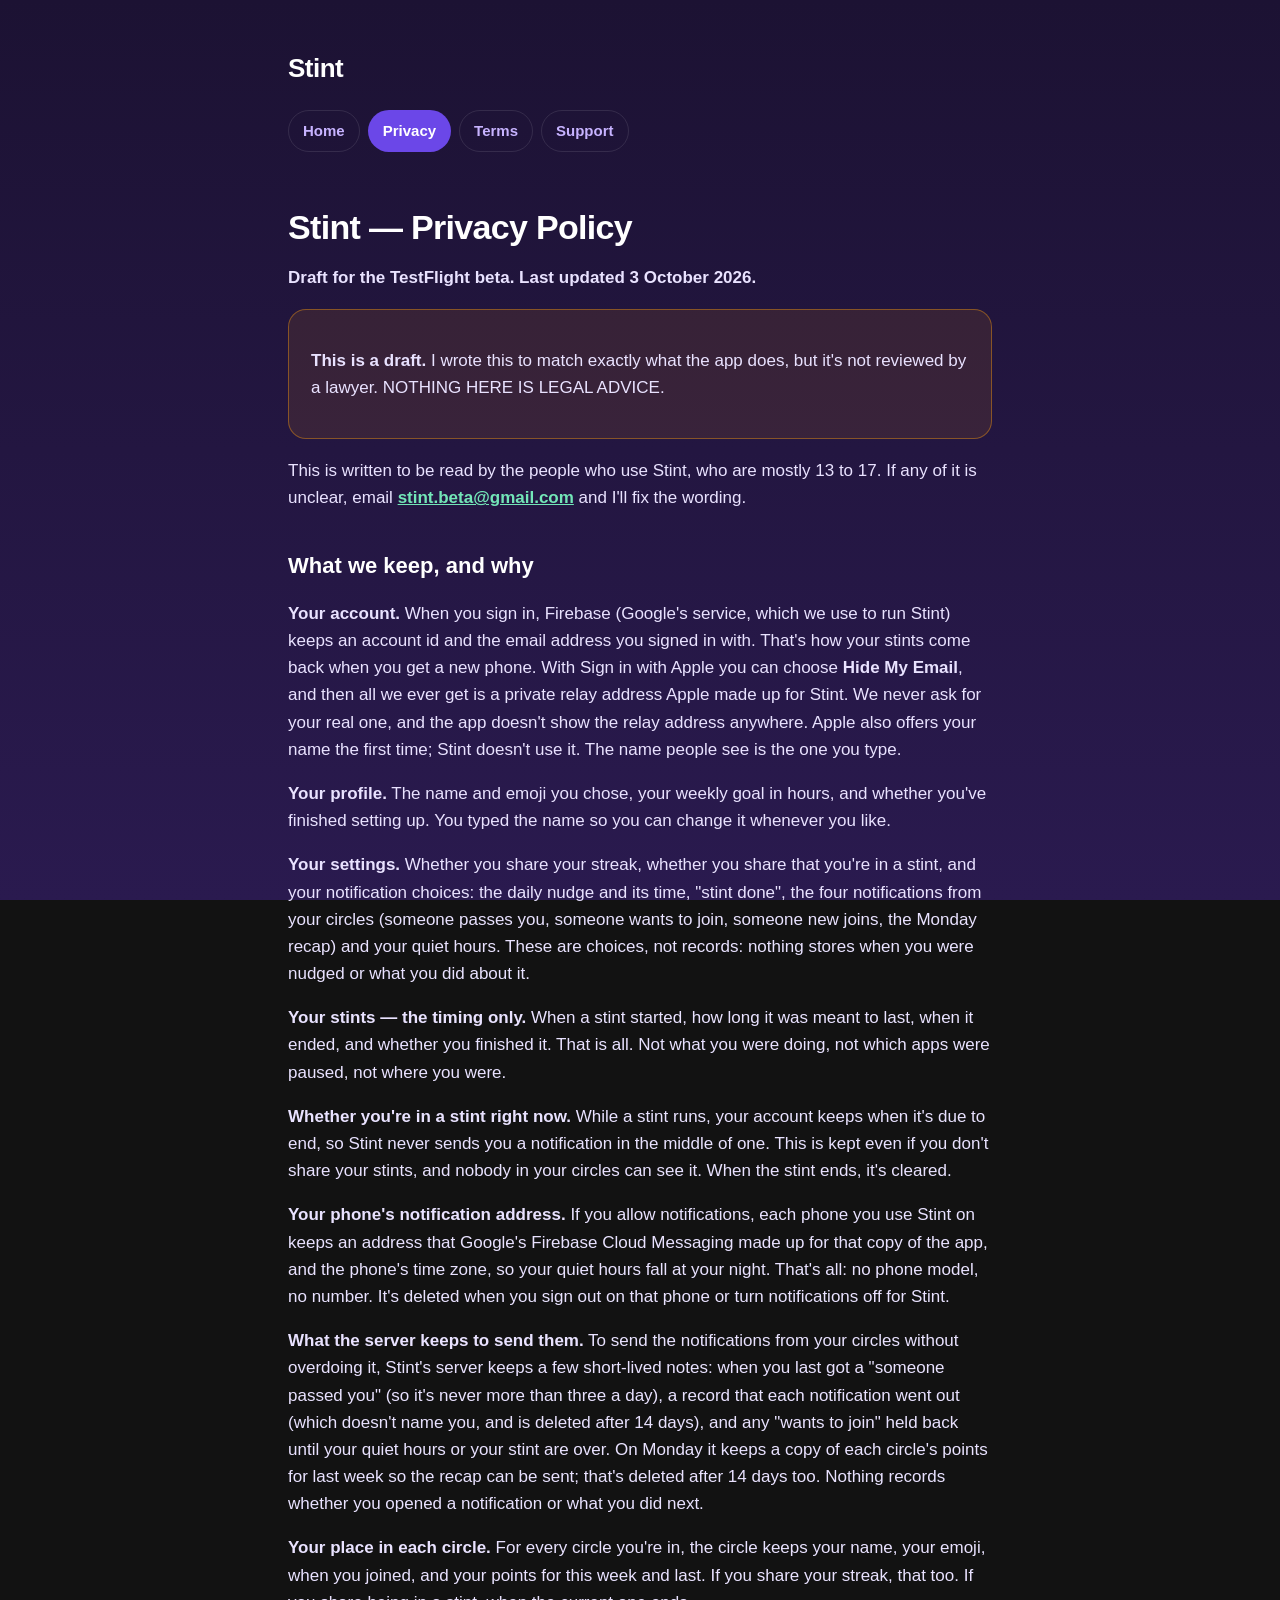
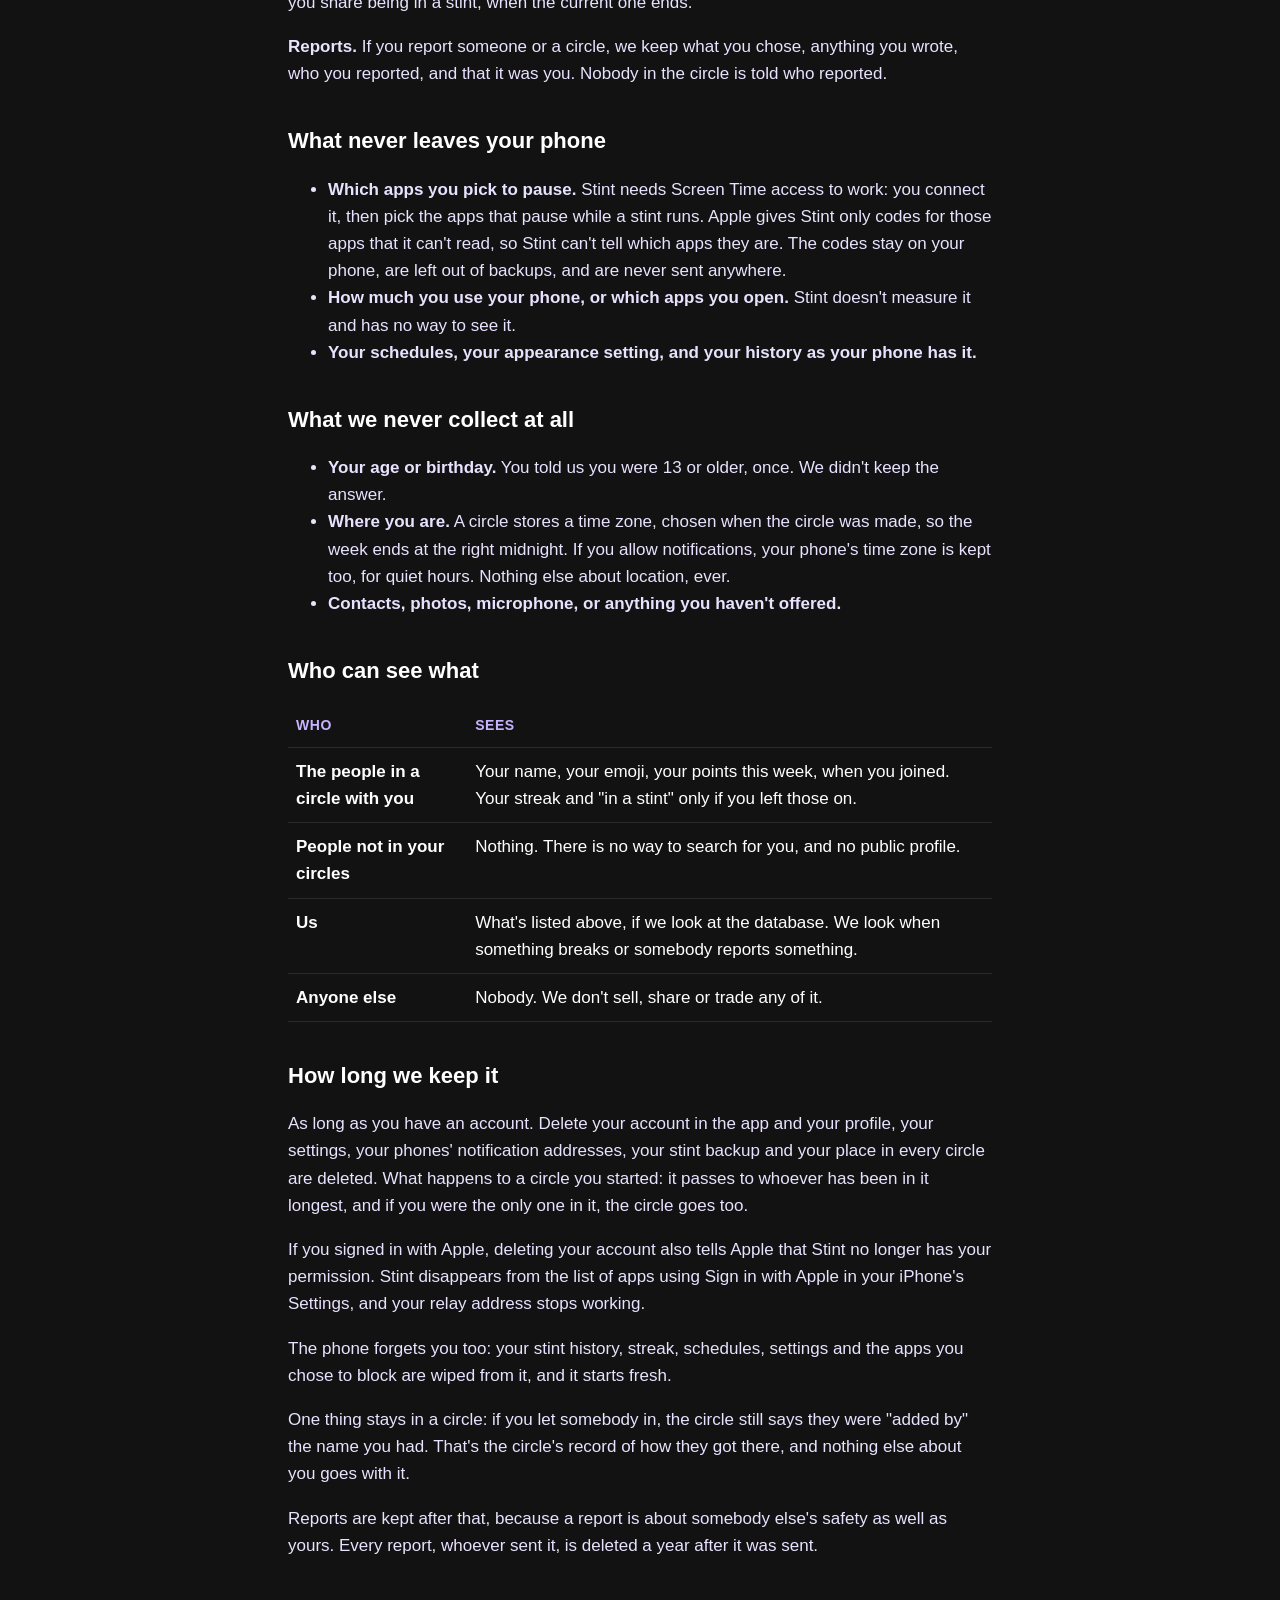
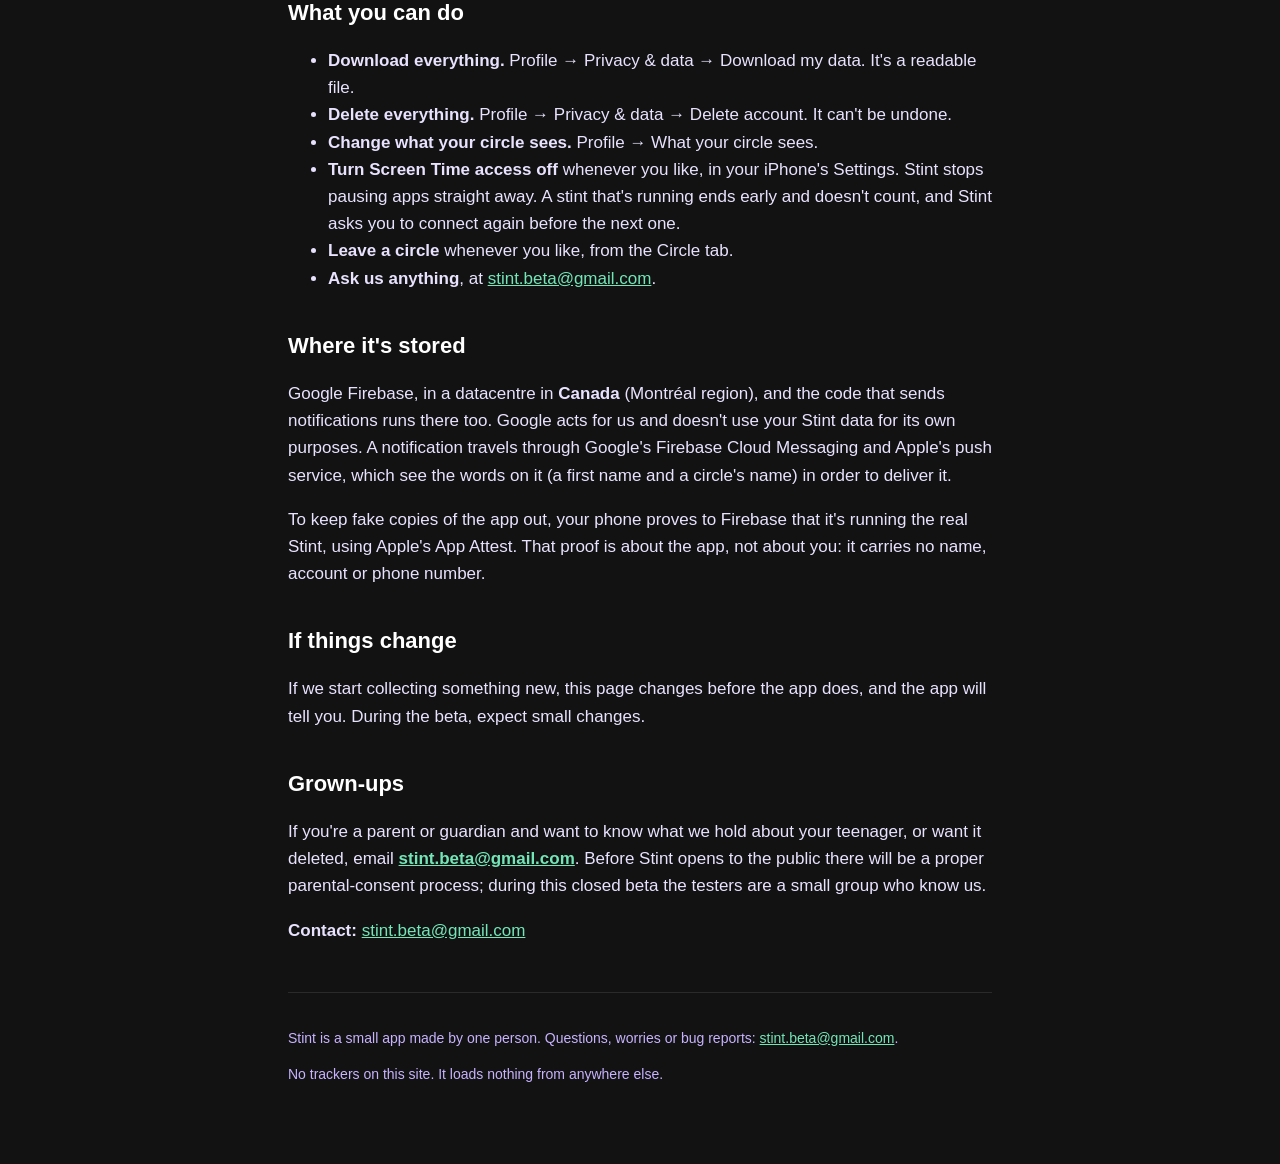
==== privacy.html @ 662a7670 "Stint's public site: home, privacy, terms, support Co-Authored-By: Claude Opus 5.5 <noreply@anthropi" ====
<!DOCTYPE html>
<html lang="en">
<head>
<meta charset="utf-8">
<meta name="viewport" content="width=device-width, initial-scale=1">
<title>Stint — Privacy Policy</title>
<meta name="description" content="What Stint keeps, what never leaves your phone, and how to take or delete it.">
<meta name="color-scheme" content="dark">
<link rel="stylesheet" href="style.css">
</head>
<body>
<div class="wrap">
<header>
  <a class="mark" href="index.html"><span>Stint</span></a>
  <nav><a href="index.html">Home</a><a href="privacy.html" aria-current="page">Privacy</a><a href="terms.html">Terms</a><a href="support.html">Support</a></nav>
</header>
<main>
<h1>Stint — Privacy Policy</h1>
<p><strong>Draft for the TestFlight beta. Last updated 3 October 2026.</strong></p>
<div class="card note"><p><strong>This is a draft.</strong> I wrote this to match exactly what the app does, but it&#x27;s not reviewed by a lawyer. NOTHING HERE IS LEGAL ADVICE.</p></div>
<p>This is written to be read by the people who use Stint, who are mostly 13 to 17. If any of it is unclear, email <strong><a href="mailto:stint.beta@gmail.com">stint.beta@gmail.com</a></strong> and I&#x27;ll fix the wording.</p>
<h2>What we keep, and why</h2>
<p><strong>Your account.</strong> When you sign in, Firebase (Google&#x27;s service, which we use to run Stint) keeps an account id and the email address you signed in with. That&#x27;s how your stints come back when you get a new phone. With Sign in with Apple you can choose <strong>Hide My Email</strong>, and then all we ever get is a private relay address Apple made up for Stint. We never ask for your real one, and the app doesn&#x27;t show the relay address anywhere. Apple also offers your name the first time; Stint doesn&#x27;t use it. The name people see is the one you type.</p>
<p><strong>Your profile.</strong> The name and emoji you chose, your weekly goal in hours, and whether you&#x27;ve finished setting up. You typed the name so you can change it whenever you like.</p>
<p><strong>Your settings.</strong> Whether you share your streak, whether you share that you&#x27;re in a stint, and your notification choices: the daily nudge and its time, &quot;stint done&quot;, the four notifications from your circles (someone passes you, someone wants to join, someone new joins, the Monday recap) and your quiet hours. These are choices, not records: nothing stores when you were nudged or what you did about it.</p>
<p><strong>Your stints — the timing only.</strong> When a stint started, how long it was meant to last, when it ended, and whether you finished it. That is all. Not what you were doing, not which apps were paused, not where you were.</p>
<p><strong>Whether you&#x27;re in a stint right now.</strong> While a stint runs, your account keeps when it&#x27;s due to end, so Stint never sends you a notification in the middle of one. This is kept even if you don&#x27;t share your stints, and nobody in your circles can see it. When the stint ends, it&#x27;s cleared.</p>
<p><strong>Your phone&#x27;s notification address.</strong> If you allow notifications, each phone you use Stint on keeps an address that Google&#x27;s Firebase Cloud Messaging made up for that copy of the app, and the phone&#x27;s time zone, so your quiet hours fall at your night. That&#x27;s all: no phone model, no number. It&#x27;s deleted when you sign out on that phone or turn notifications off for Stint.</p>
<p><strong>What the server keeps to send them.</strong> To send the notifications from your circles without overdoing it, Stint&#x27;s server keeps a few short-lived notes: when you last got a &quot;someone passed you&quot; (so it&#x27;s never more than three a day), a record that each notification went out (which doesn&#x27;t name you, and is deleted after 14 days), and any &quot;wants to join&quot; held back until your quiet hours or your stint are over. On Monday it keeps a copy of each circle&#x27;s points for last week so the recap can be sent; that&#x27;s deleted after 14 days too. Nothing records whether you opened a notification or what you did next.</p>
<p><strong>Your place in each circle.</strong> For every circle you&#x27;re in, the circle keeps your name, your emoji, when you joined, and your points for this week and last. If you share your streak, that too. If you share being in a stint, when the current one ends.</p>
<p><strong>Reports.</strong> If you report someone or a circle, we keep what you chose, anything you wrote, who you reported, and that it was you. Nobody in the circle is told who reported.</p>
<h2>What never leaves your phone</h2>
<ul><li><strong>Which apps you pick to pause.</strong> Stint needs Screen Time access to work: you connect it, then pick the apps that pause while a stint runs. Apple gives Stint only codes for those apps that it can&#x27;t read, so Stint can&#x27;t tell which apps they are. The codes stay on your phone, are left out of backups, and are never sent anywhere.</li><li><strong>How much you use your phone, or which apps you open.</strong> Stint doesn&#x27;t measure it and has no way to see it.</li><li><strong>Your schedules, your appearance setting, and your history as your phone has it.</strong></li></ul>
<h2>What we never collect at all</h2>
<ul><li><strong>Your age or birthday.</strong> You told us you were 13 or older, once. We didn&#x27;t keep the answer.</li><li><strong>Where you are.</strong> A circle stores a time zone, chosen when the circle was made, so the week ends at the right midnight. If you allow notifications, your phone&#x27;s time zone is kept too, for quiet hours. Nothing else about location, ever.</li><li><strong>Contacts, photos, microphone, or anything you haven&#x27;t offered.</strong></li></ul>
<h2>Who can see what</h2>
<table><tr><th>Who</th><th>Sees</th></tr><tr><td><strong>The people in a circle with you</strong></td><td>Your name, your emoji, your points this week, when you joined. Your streak and &quot;in a stint&quot; only if you left those on.</td></tr><tr><td><strong>People not in your circles</strong></td><td>Nothing. There is no way to search for you, and no public profile.</td></tr><tr><td><strong>Us</strong></td><td>What&#x27;s listed above, if we look at the database. We look when something breaks or somebody reports something.</td></tr><tr><td><strong>Anyone else</strong></td><td>Nobody. We don&#x27;t sell, share or trade any of it.</td></tr></table>
<h2>How long we keep it</h2>
<p>As long as you have an account. Delete your account in the app and your profile, your settings, your phones&#x27; notification addresses, your stint backup and your place in every circle are deleted. What happens to a circle you started: it passes to whoever has been in it longest, and if you were the only one in it, the circle goes too.</p>
<p>If you signed in with Apple, deleting your account also tells Apple that Stint no longer has your permission. Stint disappears from the list of apps using Sign in with Apple in your iPhone&#x27;s Settings, and your relay address stops working.</p>
<p>The phone forgets you too: your stint history, streak, schedules, settings and the apps you chose to block are wiped from it, and it starts fresh.</p>
<p>One thing stays in a circle: if you let somebody in, the circle still says they were &quot;added by&quot; the name you had. That&#x27;s the circle&#x27;s record of how they got there, and nothing else about you goes with it.</p>
<p>Reports are kept after that, because a report is about somebody else&#x27;s safety as well as yours. Every report, whoever sent it, is deleted a year after it was sent.</p>
<h2>What you can do</h2>
<ul><li><strong>Download everything.</strong> Profile → Privacy &amp; data → Download my data. It&#x27;s a readable file.</li><li><strong>Delete everything.</strong> Profile → Privacy &amp; data → Delete account. It can&#x27;t be undone.</li><li><strong>Change what your circle sees.</strong> Profile → What your circle sees.</li><li><strong>Turn Screen Time access off</strong> whenever you like, in your iPhone&#x27;s Settings. Stint stops pausing apps straight away. A stint that&#x27;s running ends early and doesn&#x27;t count, and Stint asks you to connect again before the next one.</li><li><strong>Leave a circle</strong> whenever you like, from the Circle tab.</li><li><strong>Ask us anything</strong>, at <a href="mailto:stint.beta@gmail.com">stint.beta@gmail.com</a>.</li></ul>
<h2>Where it&#x27;s stored</h2>
<p>Google Firebase, in a datacentre in <strong>Canada</strong> (Montréal region), and the code that sends notifications runs there too. Google acts for us and doesn&#x27;t use your Stint data for its own purposes. A notification travels through Google&#x27;s Firebase Cloud Messaging and Apple&#x27;s push service, which see the words on it (a first name and a circle&#x27;s name) in order to deliver it.</p>
<p>To keep fake copies of the app out, your phone proves to Firebase that it&#x27;s running the real Stint, using Apple&#x27;s App Attest. That proof is about the app, not about you: it carries no name, account or phone number.</p>
<h2>If things change</h2>
<p>If we start collecting something new, this page changes before the app does, and the app will tell you. During the beta, expect small changes.</p>
<h2>Grown-ups</h2>
<p>If you&#x27;re a parent or guardian and want to know what we hold about your teenager, or want it deleted, email <strong><a href="mailto:stint.beta@gmail.com">stint.beta@gmail.com</a></strong>. Before Stint opens to the public there will be a proper parental-consent process; during this closed beta the testers are a small group who know us.</p>
<p><strong>Contact:</strong> <a href="mailto:stint.beta@gmail.com">stint.beta@gmail.com</a></p>
</main>
<footer>
  <p class="small">Stint is a small app made by one person. Questions, worries or bug reports:
  <a href="mailto:stint.beta@gmail.com">stint.beta@gmail.com</a>.</p>
  <p class="small muted">No trackers on this site. It loads nothing from anywhere else.</p>
</footer>
</div>
</body>
</html>
---- style.css ----
/* Stint's palette, system fonts, nothing loaded from anywhere else.
   No trackers, no analytics, no web fonts, no external requests at all. */

:root {
  --bg-top: #1c1233;
  --bg-bottom: #2a1a4f;
  --card: rgba(255, 255, 255, 0.06);
  --stroke: rgba(255, 255, 255, 0.10);
  --text: #ffffff;
  --muted: #c7b3ff;
  --brand: #7c5cfa;
  --brand-deep: #6b47e8;
  --mint: #73e6b8;
}

* { box-sizing: border-box; }

body {
  margin: 0;
  padding: 0 20px 64px;
  background: linear-gradient(180deg, var(--bg-top), var(--bg-bottom)) fixed;
  color: var(--text);
  font: 17px/1.6 -apple-system, BlinkMacSystemFont, "Segoe UI", Roboto, Helvetica, Arial, sans-serif;
  -webkit-text-size-adjust: 100%;
}

.wrap { max-width: 44rem; margin: 0 auto; }

header { padding: 48px 0 24px; }

.mark {
  display: inline-flex;
  align-items: center;
  gap: 12px;
  text-decoration: none;
  color: var(--text);
}

.mark span { font-size: 26px; font-weight: 700; letter-spacing: -0.02em; }

nav { margin: 20px 0 8px; display: flex; flex-wrap: wrap; gap: 8px; }

nav a {
  color: var(--muted);
  text-decoration: none;
  font-size: 15px;
  font-weight: 600;
  padding: 8px 14px;
  border: 1px solid var(--stroke);
  border-radius: 999px;
}

nav a:hover, nav a:focus { color: var(--text); border-color: var(--brand); }
nav a[aria-current="page"] { background: var(--brand-deep); color: #fff; border-color: transparent; }

h1 { font-size: 34px; line-height: 1.15; margin: 24px 0 8px; letter-spacing: -0.02em; }
h2 { font-size: 22px; margin: 36px 0 8px; }
h3 { font-size: 18px; margin: 24px 0 4px; }

p, li { color: #e9e2ff; }
.lede { font-size: 20px; color: var(--muted); }
.muted { color: var(--muted); }
small, .small { font-size: 14px; color: var(--muted); }

a { color: var(--mint); }

.card {
  background: var(--card);
  border: 1px solid var(--stroke);
  border-radius: 18px;
  padding: 20px 22px;
  margin: 18px 0;
}

.note {
  border-color: rgba(255, 159, 10, 0.4);
  background: rgba(255, 159, 10, 0.10);
}

table { width: 100%; border-collapse: collapse; margin: 16px 0; }
th, td { text-align: left; padding: 10px 8px; border-bottom: 1px solid var(--stroke); vertical-align: top; }
th { color: var(--muted); font-size: 14px; text-transform: uppercase; letter-spacing: 0.04em; }

footer { margin-top: 48px; padding-top: 20px; border-top: 1px solid var(--stroke); }

@media (prefers-reduced-motion: no-preference) {
  a { transition: color 0.15s ease, border-color 0.15s ease; }
}
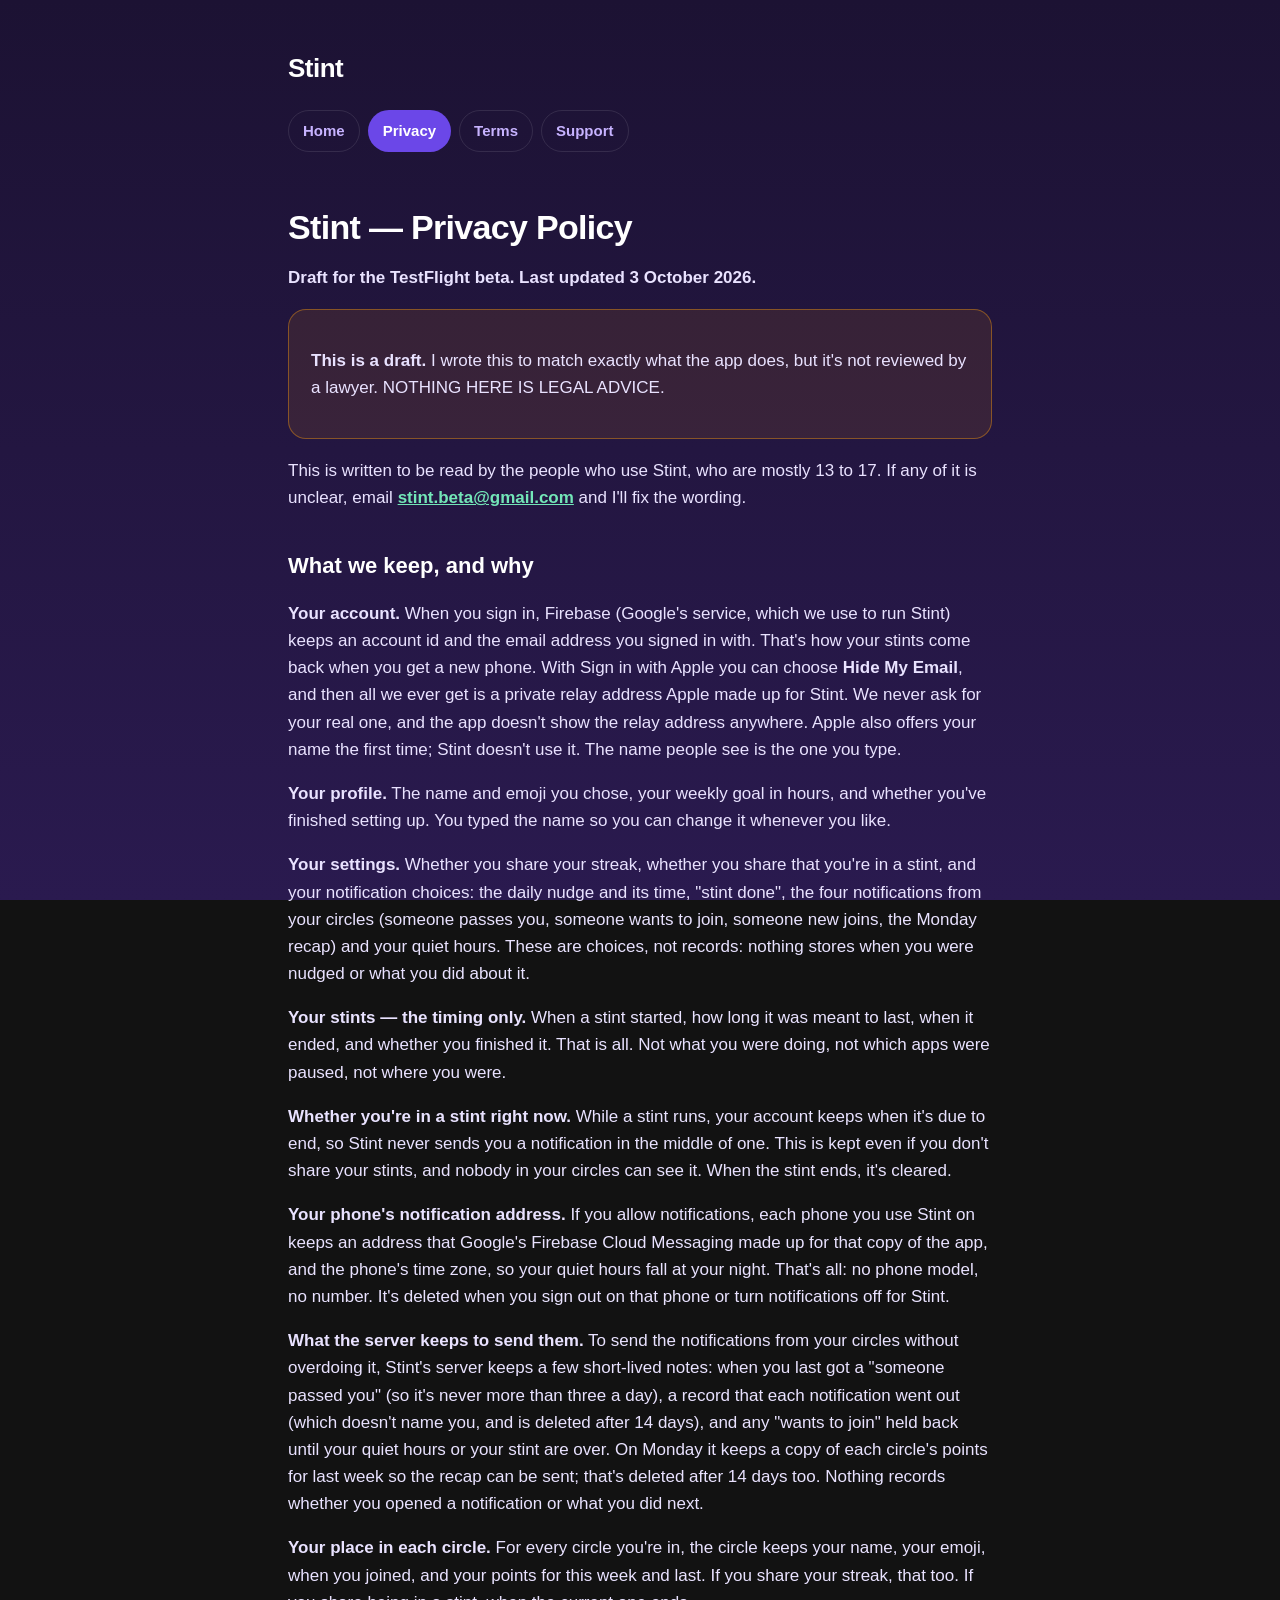
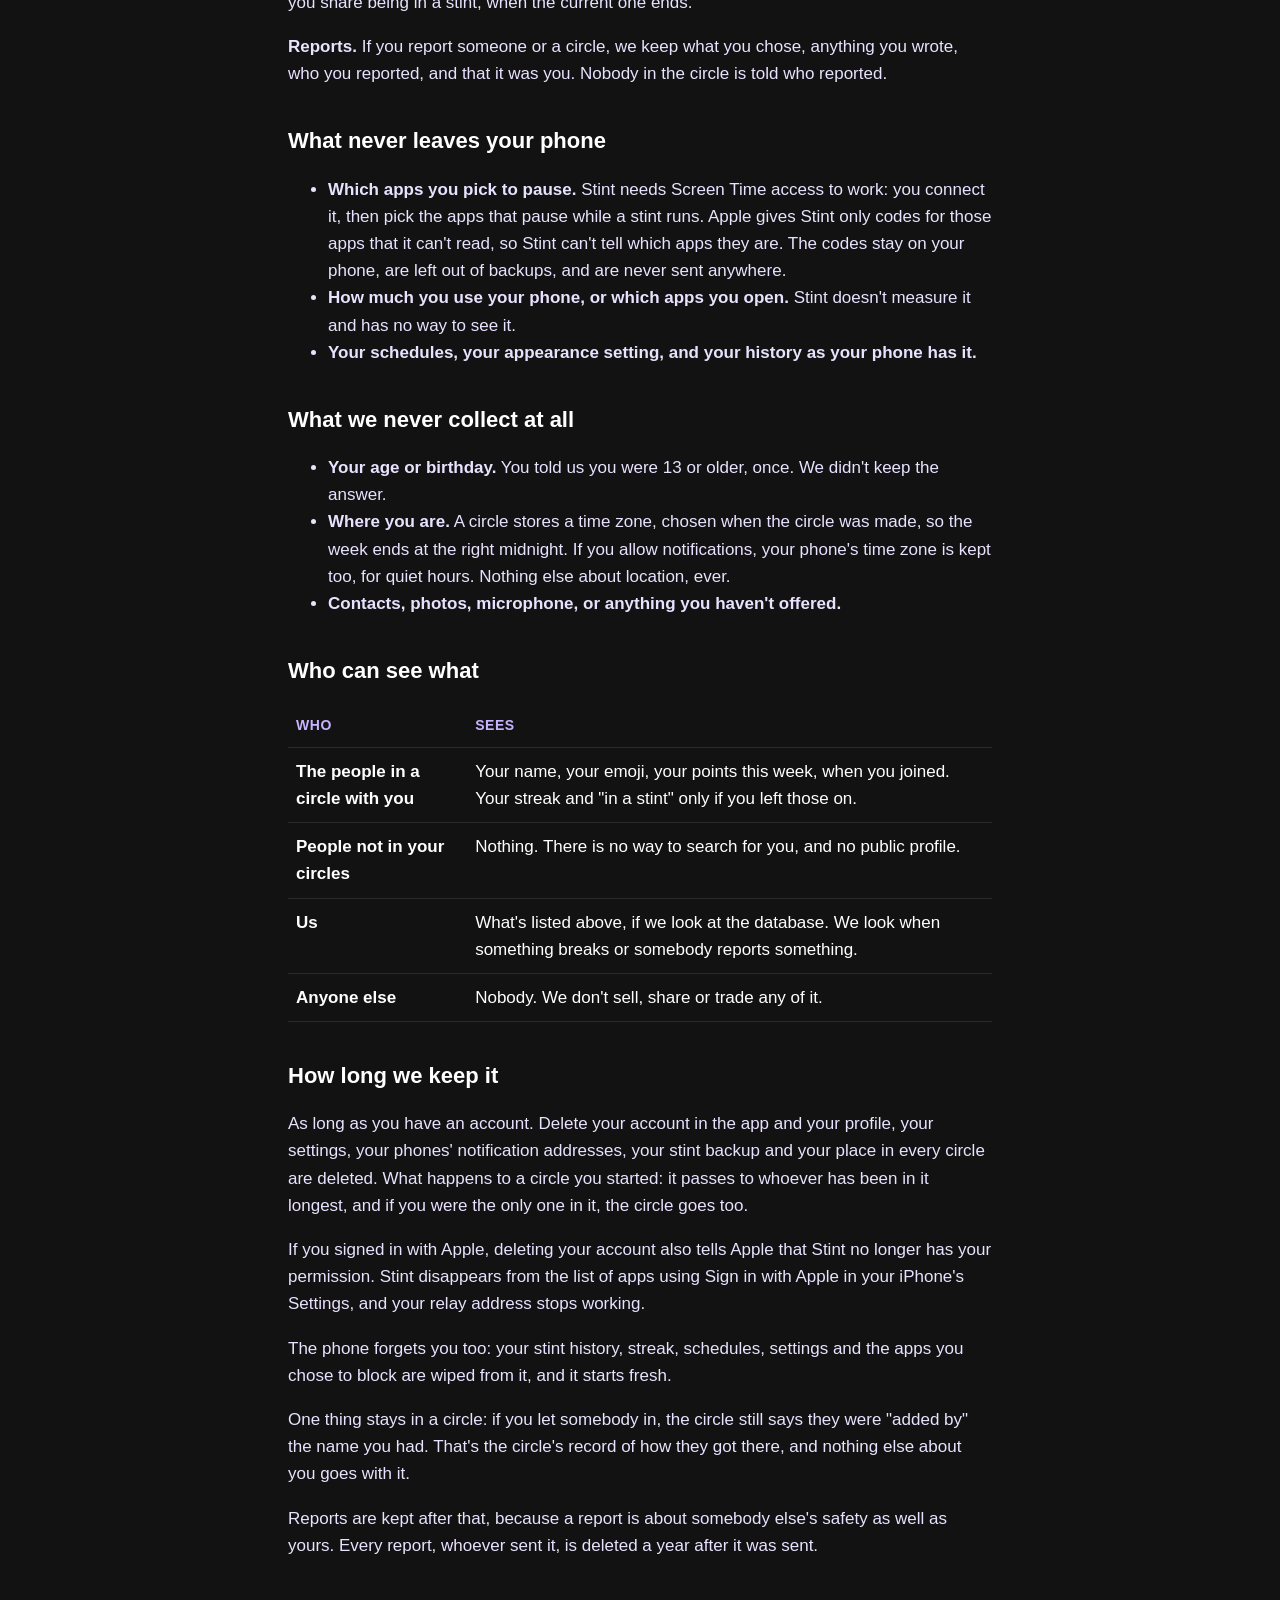
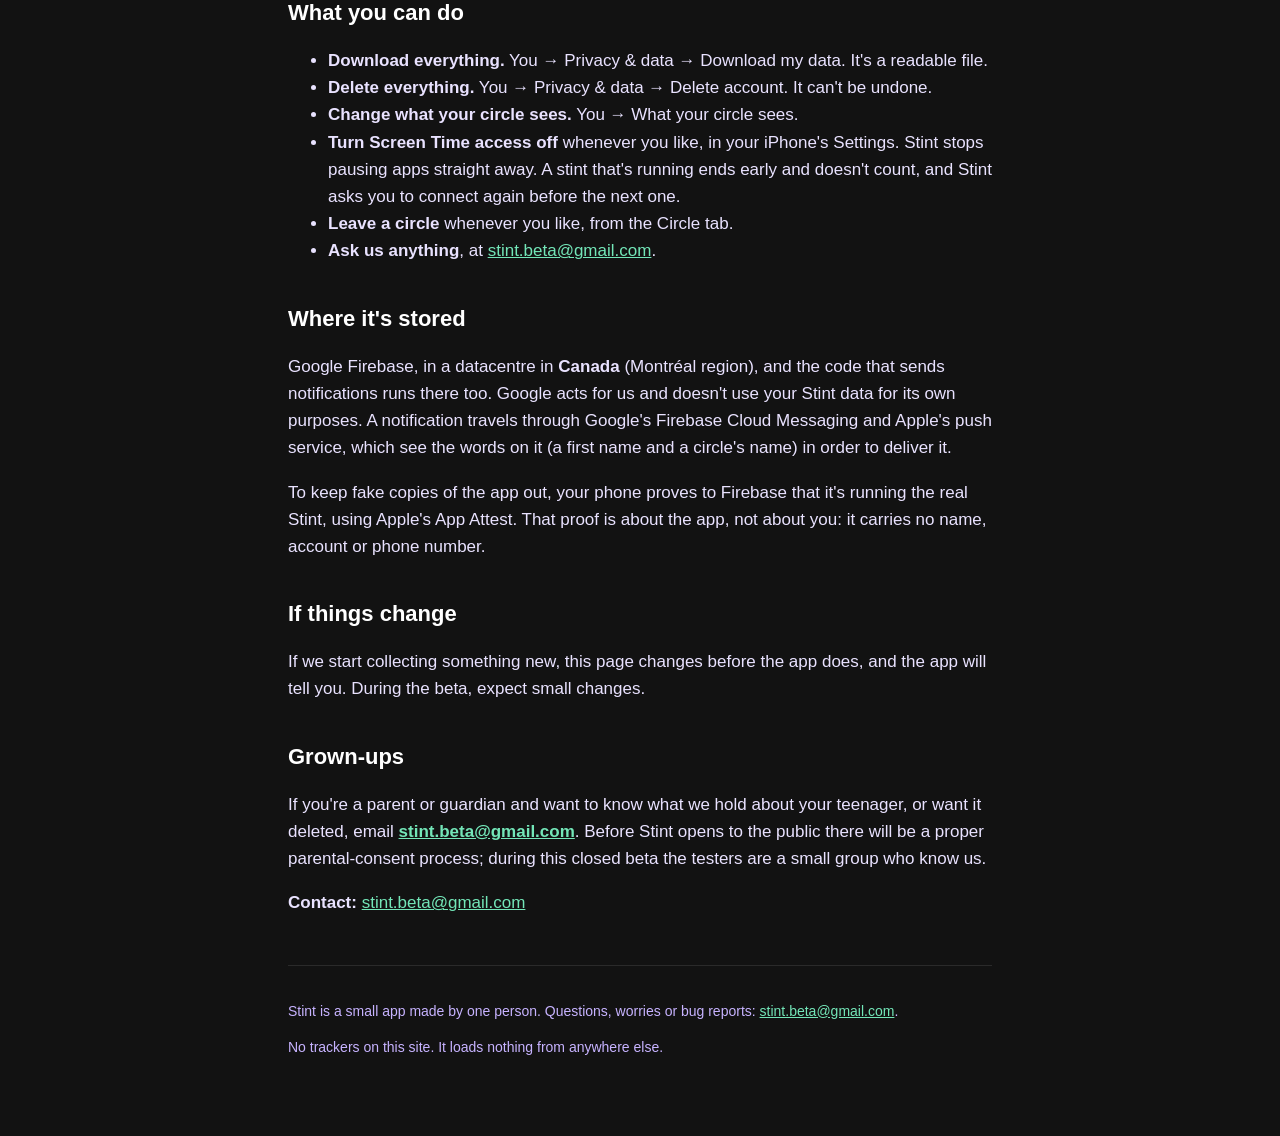
==== commit 075c084e: "Update privacy and terms: the tab is called You Co-Authored-By: Claude Opus 5.5 <noreply@anthropic.c" ====
--- a/privacy.html
+++ b/privacy.html
@@ -42,7 +42,7 @@
 <p>One thing stays in a circle: if you let somebody in, the circle still says they were &quot;added by&quot; the name you had. That&#x27;s the circle&#x27;s record of how they got there, and nothing else about you goes with it.</p>
 <p>Reports are kept after that, because a report is about somebody else&#x27;s safety as well as yours. Every report, whoever sent it, is deleted a year after it was sent.</p>
 <h2>What you can do</h2>
-<ul><li><strong>Download everything.</strong> Profile → Privacy &amp; data → Download my data. It&#x27;s a readable file.</li><li><strong>Delete everything.</strong> Profile → Privacy &amp; data → Delete account. It can&#x27;t be undone.</li><li><strong>Change what your circle sees.</strong> Profile → What your circle sees.</li><li><strong>Turn Screen Time access off</strong> whenever you like, in your iPhone&#x27;s Settings. Stint stops pausing apps straight away. A stint that&#x27;s running ends early and doesn&#x27;t count, and Stint asks you to connect again before the next one.</li><li><strong>Leave a circle</strong> whenever you like, from the Circle tab.</li><li><strong>Ask us anything</strong>, at <a href="mailto:stint.beta@gmail.com">stint.beta@gmail.com</a>.</li></ul>
+<ul><li><strong>Download everything.</strong> You → Privacy &amp; data → Download my data. It&#x27;s a readable file.</li><li><strong>Delete everything.</strong> You → Privacy &amp; data → Delete account. It can&#x27;t be undone.</li><li><strong>Change what your circle sees.</strong> You → What your circle sees.</li><li><strong>Turn Screen Time access off</strong> whenever you like, in your iPhone&#x27;s Settings. Stint stops pausing apps straight away. A stint that&#x27;s running ends early and doesn&#x27;t count, and Stint asks you to connect again before the next one.</li><li><strong>Leave a circle</strong> whenever you like, from the Circle tab.</li><li><strong>Ask us anything</strong>, at <a href="mailto:stint.beta@gmail.com">stint.beta@gmail.com</a>.</li></ul>
 <h2>Where it&#x27;s stored</h2>
 <p>Google Firebase, in a datacentre in <strong>Canada</strong> (Montréal region), and the code that sends notifications runs there too. Google acts for us and doesn&#x27;t use your Stint data for its own purposes. A notification travels through Google&#x27;s Firebase Cloud Messaging and Apple&#x27;s push service, which see the words on it (a first name and a circle&#x27;s name) in order to deliver it.</p>
 <p>To keep fake copies of the app out, your phone proves to Firebase that it&#x27;s running the real Stint, using Apple&#x27;s App Attest. That proof is about the app, not about you: it carries no name, account or phone number.</p>
